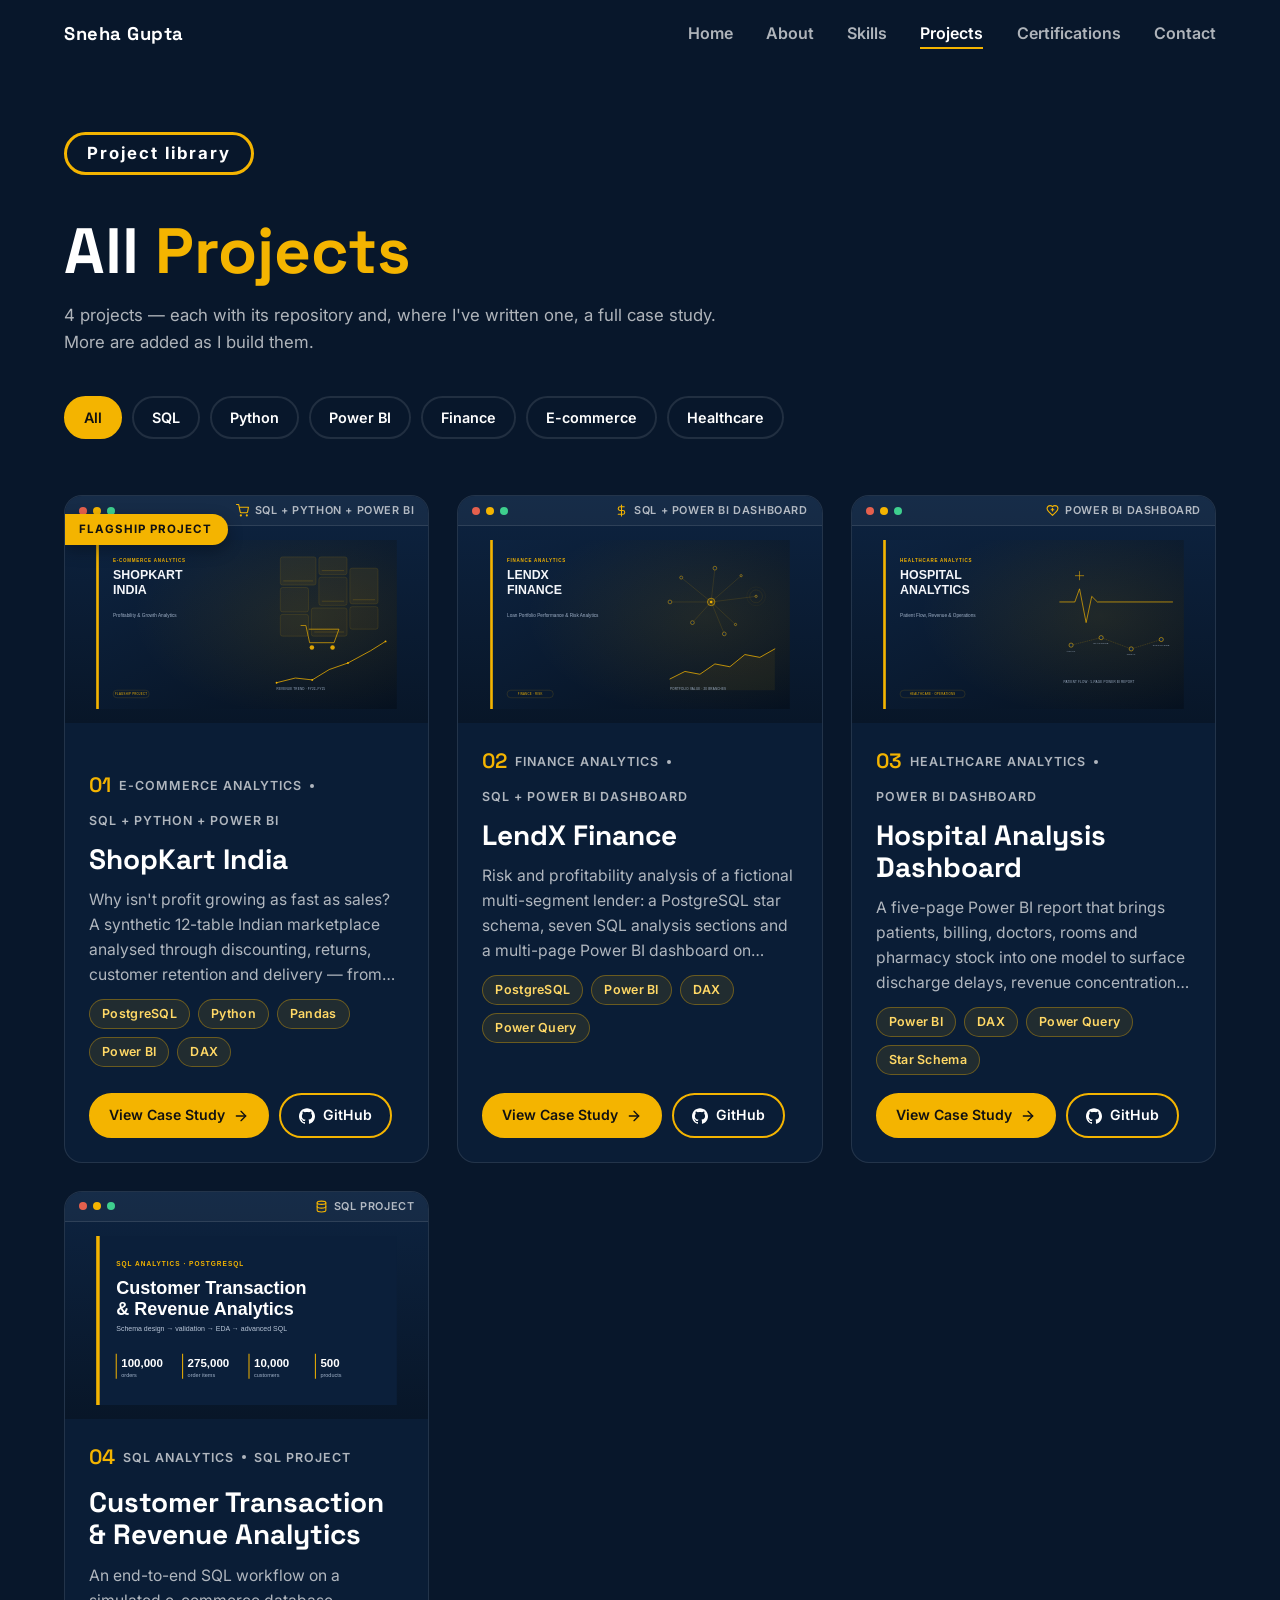
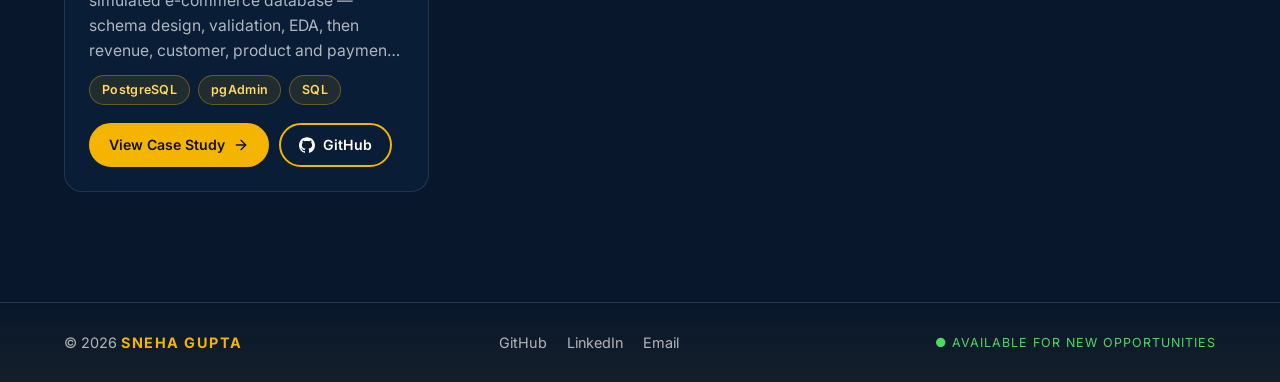
==== projects.html @ 0ae0ca23 "Initial portfolio" ====
<!DOCTYPE html>
<html lang="en">
<head>
  <meta charset="UTF-8">
  <meta name="viewport" content="width=device-width, initial-scale=1.0">
  <title>All Projects | Sneha Gupta</title>
  <meta name="description" content="Every analytics project by Sneha Gupta — SQL, Python and Power BI case studies with GitHub repositories.">
  <meta name="theme-color" content="#08172b">
  <meta property="og:type" content="website">
  <meta property="og:title" content="All Projects | Sneha Gupta">
  <meta property="og:description" content="SQL, Python and Power BI analytics case studies, each with its GitHub repository.">
  <meta name="twitter:card" content="summary">
  <link rel="icon" href="data:image/svg+xml,%3Csvg xmlns='http://www.w3.org/2000/svg' viewBox='0 0 64 64'%3E%3Crect width='64' height='64' rx='14' fill='%230b1f3a'/%3E%3Ctext x='32' y='43' font-size='30' font-weight='700' text-anchor='middle' fill='%23f4b400' font-family='Arial'%3ESG%3C/text%3E%3C/svg%3E">
  <link rel="preconnect" href="https://fonts.googleapis.com">
  <link rel="preconnect" href="https://fonts.gstatic.com" crossorigin>
  <link href="https://fonts.googleapis.com/css2?family=Inter:wght@300;400;500;600;700&family=Space+Grotesk:wght@400;500;700&display=swap" rel="stylesheet">
  <link rel="stylesheet" href="css/style.css">
  <script>document.documentElement.classList.add("js")</script>
</head>
<body data-page="projects">
  <div id="scroll-progress"></div>
  <header id="site-nav"></header>

  <main>
    <!-- Intro + filter chips are generated from data/portfolio-data.js -->
    <section id="projects-intro" class="page-head"></section>
    <div class="container"><div id="project-grid" class="project-grid"></div></div>
    <noscript><p class="noscript">This page needs JavaScript. Browse the projects on <a class="yellow" href="https://github.com/snehagupta-data">GitHub</a>.</p></noscript>
  </main>

  <footer id="site-footer"></footer>
  <script src="data/portfolio-data.js"></script>
  <script src="js/script.js"></script>
</body>
</html>
---- css/style.css ----
/* =====================================================================
   style.css — the only stylesheet for the whole site.
   Change colours/fonts in :root. Sections:
   1 Base · 2 Layout & type · 3 Buttons & chips · 4 Navigation · 5 Hero
   6 About · 7 Skills · 8 Projects · 9 Certifications · 10 Contact
   11 Footer · 12 Case studies · 13 Utilities · 14 Responsive
   ===================================================================== */

/* ===== 1 · BASE ===== */
:root {
  --bg: #08172b;
  --navy: #0b1f3a;
  --surface: #0d2340;
  --line: rgba(255, 255, 255, 0.1);
  --text: #ffffff;
  --muted: rgba(255, 255, 255, 0.68);
  --gold: #f4b400;
  --red: #e5604d;
  --green: #3ecf8e;
  --font-body: "Inter", -apple-system, BlinkMacSystemFont, "Segoe UI", sans-serif;
  --font-display: "Space Grotesk", "Inter", sans-serif;
  --gutter: clamp(20px, 5vw, 80px);
  --nav-h: 68px;
  --radius: 14px;
}
*, *::before, *::after { box-sizing: border-box; margin: 0; padding: 0; }
html { scroll-behavior: smooth; scroll-padding-top: calc(var(--nav-h) + 12px); -webkit-text-size-adjust: 100%; }
body { font-family: var(--font-body); background: var(--bg); color: var(--text); line-height: 1.6; overflow-x: hidden; }
img, svg { display: block; max-width: 100%; }
a { color: inherit; text-decoration: none; }
ul { list-style: none; }
button { font: inherit; color: inherit; cursor: pointer; }
:focus-visible { outline: 2px solid var(--gold); outline-offset: 3px; }
[hidden] { display: none !important; }
#scroll-progress { position: fixed; top: 0; left: 0; height: 3px; width: 0; background: var(--gold); z-index: 1100; }

/* ===== 2 · LAYOUT & TYPE ===== */
.container { max-width: 1366px; margin: 0 auto; padding: 0 var(--gutter); }
.section { padding: clamp(64px, 9vw, 110px) 0; }
.yellow { color: var(--gold); }
h1, h2, h3 { font-family: var(--font-display); line-height: 1.15; }
.section-title {
  display: inline-block; font-size: clamp(1.15rem, 2.4vw, 1.5rem); font-weight: 500; letter-spacing: 1px;
  padding: 5px 22px; border: 3px solid var(--gold); border-radius: 40px; margin-bottom: 28px;
}
.section-lead { color: var(--muted); font-size: 1.05rem; max-width: 62ch; margin-bottom: 40px; }
.page-title { font-size: clamp(2.4rem, 6vw, 4rem); font-weight: 700; margin: 18px 0 14px; }
.section-more { margin-top: 40px; }

/* ===== 3 · BUTTONS & CHIPS ===== */
.btn {
  display: inline-flex; align-items: center; gap: 8px; padding: 11px 22px; border-radius: 40px;
  font-weight: 600; font-size: 0.95rem; border: 2px solid var(--gold); transition: background .25s, color .25s, transform .25s, box-shadow .25s;
}
.btn svg { width: 16px; height: 16px; flex: none; }
.btn-filled { background: var(--gold); color: #111; }
.btn-filled:hover { transform: translateY(-2px); box-shadow: 0 8px 22px rgba(244, 180, 0, .28); }
.btn-ghost { background: transparent; color: var(--text); }
.btn-ghost:hover { background: var(--gold); color: #111; transform: translateY(-2px); }
.icon-btn {
  width: 46px; height: 46px; border-radius: 50%; border: 2px solid var(--gold); display: grid; place-items: center; color: var(--gold);
  transition: background .25s, color .25s, transform .25s;
}
.icon-btn svg { width: 20px; height: 20px; }
.icon-btn:hover { background: var(--gold); color: #111; transform: translateY(-2px); }
.chips { display: flex; flex-wrap: wrap; gap: 8px; }
.chips li { font-size: .78rem; font-weight: 600; letter-spacing: .3px; padding: 4px 12px; border-radius: 30px; background: rgba(244, 180, 0, .1); border: 1px solid rgba(244, 180, 0, .35); color: #ffd866; }

/* ===== 4 · NAVIGATION ===== */
.navbar { position: sticky; top: 0; z-index: 1000; height: var(--nav-h); background: var(--bg); border-bottom: 1px solid transparent; transition: border-color .3s, background .3s; }
.navbar.scrolled { background: rgba(8, 23, 43, .96); border-color: var(--line); }
.nav-container { max-width: 1366px; margin: 0 auto; padding: 0 var(--gutter); height: 100%; display: flex; align-items: center; justify-content: space-between; }
.nav-brand { font-family: var(--font-display); font-weight: 700; font-size: 1.15rem; letter-spacing: .5px; }
.nav-menu { display: flex; align-items: center; gap: clamp(1.2rem, 2.6vw, 2.5rem); }
.nav-link { position: relative; font-weight: 600; font-size: 1rem; padding: 6px 0; color: var(--muted); transition: color .25s; }
.nav-link::after { content: ""; position: absolute; left: 50%; bottom: 0; width: 0; height: 2px; background: var(--gold); transition: width .3s, left .3s; }
.nav-link:hover, .nav-link.active { color: var(--text); }
.nav-link:hover::after, .nav-link.active::after { width: 100%; left: 0; }
.nav-toggle { display: none; width: 44px; height: 44px; background: none; border: 0; }
.nav-toggle svg { width: 26px; height: 26px; margin: auto; }

/* ===== 5 · HERO ===== */
.hero { position: relative; padding: clamp(40px, 7vw, 80px) 0 clamp(70px, 9vw, 110px); }
.hero-grid { display: grid; grid-template-columns: 1.15fr .85fr; gap: clamp(32px, 6vw, 80px); align-items: center; }
.hero-pill {
  display: inline-block; font-size: clamp(.85rem, 1.6vw, 1.05rem); font-weight: 700; letter-spacing: 2px; padding: 5px 20px;
  border: 3px solid var(--gold); border-radius: 40px; margin-bottom: 22px; transition: background .3s, color .3s;
}
.hero-pill:hover { background: var(--gold); color: #111; }
.hero-name { font-size: clamp(3.2rem, 9vw, 6.2rem); font-weight: 800; line-height: 1.02; text-transform: uppercase; }
.hero-name span { display: block; }
.hero-intro { font-size: clamp(1.1rem, 2vw, 1.45rem); font-weight: 300; line-height: 1.55; max-width: 34em; margin: 28px 0 32px; color: rgba(255, 255, 255, .88); }
.hero-actions { display: flex; flex-wrap: wrap; gap: 14px; margin-bottom: 30px; }
/* Small floating status pill — green dot + subtle glow, brightens slightly on hover */
.availability {
  display: inline-flex; align-items: center; gap: 10px; width: fit-content;
  padding: 8px 18px 8px 14px; border-radius: 30px; font-size: .88rem; letter-spacing: .3px; font-weight: 500; color: rgba(255, 255, 255, .85);
  background: rgba(76, 175, 80, .07); border: 1px solid rgba(76, 175, 80, .3);
  transition: border-color .3s, box-shadow .3s, transform .3s, background .3s;
}
.availability:hover { transform: translateY(-2px); border-color: rgba(76, 175, 80, .55); background: rgba(76, 175, 80, .12); box-shadow: 0 6px 20px rgba(76, 175, 80, .2); }
.pulse { width: 9px; height: 9px; flex: none; border-radius: 50%; background: #4caf50; box-shadow: 0 0 8px rgba(76, 175, 80, .7); animation: pulse 2s infinite; }
@keyframes pulse { 0% { box-shadow: 0 0 0 0 rgba(76, 175, 80, .7); } 70% { box-shadow: 0 0 0 10px rgba(76, 175, 80, 0); } 100% { box-shadow: 0 0 0 0 rgba(76, 175, 80, 0); } }
.hero-photo { justify-self: center; width: 100%; max-width: 440px; }
.profile-frame {
  aspect-ratio: 1; border-radius: 50%; overflow: hidden; background: var(--gold); border: clamp(10px, 2vw, 18px) solid #fff;
  display: flex; align-items: flex-end; box-shadow: 0 10px 30px rgba(0, 0, 0, .35); transition: transform .5s cubic-bezier(.16, 1, .3, 1), box-shadow .5s;
}
.profile-frame img { width: 100%; height: auto; }
.profile-frame:hover { transform: translateY(-8px); box-shadow: 0 30px 60px rgba(0, 0, 0, .5), 0 0 40px rgba(244, 180, 0, .3); }
/* Refined scroll-to-About indicator: small ring container, restrained idle nudge, stronger glow + downward shift on hover */
.hero-scroll {
  position: absolute; left: 50%; bottom: 28px; transform: translateX(-50%);
  width: 42px; height: 42px; display: flex; align-items: center; justify-content: center;
  border-radius: 50%; border: 1.5px solid rgba(244, 180, 0, .3); background: rgba(244, 180, 0, .04); color: var(--gold);
  transition: border-color .3s, background .3s, box-shadow .3s;
}
.hero-scroll svg { width: 18px; height: 18px; animation: nudge 2.2s ease-in-out infinite; }
@keyframes nudge { 50% { transform: translateY(4px); } }
.hero-scroll:hover { border-color: var(--gold); background: rgba(244, 180, 0, .12); box-shadow: 0 0 22px rgba(244, 180, 0, .3); }
.hero-scroll:hover svg { animation-play-state: paused; transform: translateY(3px); }

/* ===== 6 · ABOUT ===== */
.about-grid { display: grid; grid-template-columns: .8fr 1.6fr; gap: clamp(28px, 5vw, 70px); align-items: start; }
.about-greeting { font-family: var(--font-display); font-size: clamp(2.4rem, 5vw, 3.6rem); font-weight: 700; line-height: 1.1; }
.about-body p { font-size: 1.08rem; color: rgba(255, 255, 255, .86); margin-bottom: 18px; max-width: 65ch; }
.about-body .yellow { font-weight: 600; }
.about-edu { padding: 12px 0; border-top: 1px solid var(--line); border-bottom: 1px solid var(--line); font-size: .98rem !important; color: var(--muted) !important; }
.about-edu b { color: var(--text); }
.about-actions { display: flex; flex-wrap: wrap; align-items: center; gap: 12px; margin-top: 26px; }

/* ===== 7 · SKILLS =====
   Original four-column layout, separated by vertical rules — intentional, keep as is.
   Only the hover interaction on each skill-item is new (icon glow + scale + slight lift). */
.skills-grid { display: grid; grid-template-columns: repeat(4, 1fr); gap: 0; }
.skill-group { padding: 0 32px; border-right: 2px solid rgba(255, 255, 255, .85); }
.skill-group:first-child { padding-left: 0; }
.skill-group:last-child { border-right: 0; padding-right: 0; }
.skill-group h3 { font-size: 1.6rem; font-weight: 700; margin-bottom: 28px; min-height: 3.8em; }
.skill-item { display: flex; align-items: center; gap: 16px; padding: 9px 6px; margin: 0 -6px; border-radius: 10px; font-weight: 500; transition: transform .3s cubic-bezier(.2, 1, .3, 1), background .3s; }
.skill-item:hover { transform: translateX(8px) translateY(-2px); background: rgba(244, 180, 0, .06); }
.skill-icon { width: 56px; height: 56px; flex: none; border-radius: 50%; background: var(--gold); display: grid; place-items: center; transition: box-shadow .3s cubic-bezier(.2, 1, .3, 1), transform .3s cubic-bezier(.2, 1, .3, 1); }
.skill-icon img { width: 30px; height: 30px; object-fit: contain; filter: brightness(0); }
.skill-item:hover .skill-icon { box-shadow: 0 0 22px rgba(244, 180, 0, .55); transform: scale(1.08); }
.skill-item span:last-child { transition: color .3s; }
.skill-item:hover span:last-child { color: var(--gold); }
.methods li { padding: 9px 0 9px 22px; position: relative; color: rgba(255, 255, 255, .86); transition: color .25s; }
.methods li::before { content: ""; position: absolute; left: 0; top: 1.15em; width: 8px; height: 8px; border-radius: 50%; background: var(--gold); transition: box-shadow .25s; }
.methods li:hover { color: var(--text); }
.methods li:hover::before { box-shadow: 0 0 8px rgba(244, 180, 0, .8); }

/* ===== 8 · PROJECTS ===== */
.project-list { display: grid; gap: 28px; }
.project-grid { display: grid; grid-template-columns: repeat(auto-fill, minmax(min(100%, 340px), 1fr)); gap: 28px; padding-bottom: clamp(64px, 9vw, 110px); }
.project-card {
  position: relative; display: flex; background: rgba(13, 35, 64, .55); border: 1px solid var(--line); border-radius: 18px; overflow: hidden;
  transition: transform .35s cubic-bezier(.2, 1, .3, 1), border-color .3s, box-shadow .3s;
}
.project-card:hover { transform: translateY(-5px); border-color: rgba(244, 180, 0, .5); box-shadow: 0 18px 40px rgba(0, 0, 0, .38), 0 0 30px rgba(244, 180, 0, .08); }
.project-card:hover .project-card__title { color: var(--gold); }
/* Flagship ribbon — small corner tag for the one project called out as the strongest, set via "flagship: true" in the data file */
.flagship-ribbon {
  position: absolute; top: 18px; left: 0; z-index: 2; padding: 6px 16px 6px 14px; font-size: .72rem; font-weight: 700; letter-spacing: 1px; text-transform: uppercase;
  color: #111; background: var(--gold); border-radius: 0 30px 30px 0; box-shadow: 0 6px 16px rgba(0, 0, 0, .3);
}
.project-card--flagship.project-card--featured .project-card__body { padding-top: 64px; }
.project-card--flagship.project-card--grid .project-card__body { padding-top: 46px; }
/* Showcase frame: a thin chrome-style bar over a contain-fit image area.
   object-fit is always "contain" here — a wide dashboard screenshot letterboxes
   inside the frame instead of ever being cropped. See mediaFrame() in script.js. */
.project-card__media { display: flex; flex-direction: column; background: linear-gradient(180deg, #0d2340, #081628); overflow: hidden; min-height: 0; }
.frame-bar { display: flex; align-items: center; gap: 6px; padding: 0 14px; height: 30px; flex: none; background: rgba(255, 255, 255, .04); border-bottom: 1px solid var(--line); }
.frame-dot { width: 8px; height: 8px; border-radius: 50%; flex: none; }
.frame-dot--r { background: var(--red); } .frame-dot--y { background: var(--gold); } .frame-dot--g { background: var(--green); }
.frame-label { margin-left: auto; display: flex; align-items: center; gap: 6px; font-size: .68rem; font-weight: 600; letter-spacing: .6px; text-transform: uppercase; color: var(--muted); white-space: nowrap; overflow: hidden; text-overflow: ellipsis; }
.frame-label svg { width: 13px; height: 13px; flex: none; color: var(--gold); }
.frame-body { flex: 1; min-height: 0; display: flex; align-items: center; justify-content: center; padding: 14px; }
.frame-body img { width: 100%; height: 100%; object-fit: contain; transition: transform .5s; }
.project-card:hover .frame-body img { transform: scale(1.02); }
.project-card__body { display: flex; flex-direction: column; gap: 12px; padding: 28px 30px; flex: 1; min-width: 0; }
.project-card__meta { display: flex; flex-wrap: wrap; align-items: center; gap: 8px; font-size: .78rem; font-weight: 600; letter-spacing: 1px; text-transform: uppercase; color: var(--muted); }
.project-card__meta .dot { width: 4px; height: 4px; border-radius: 50%; background: var(--muted); }
.project-card__num { font-family: var(--font-display); font-size: 1.3rem; color: var(--gold); letter-spacing: 0; }
.project-card__title { font-size: clamp(1.3rem, 2.4vw, 1.75rem); font-weight: 700; transition: color .3s; }
.project-card__subtitle { color: var(--gold); font-weight: 500; font-size: .98rem; margin-top: -6px; }
.project-card__desc { color: var(--muted); font-size: .98rem; }
.project-card__actions { display: flex; flex-wrap: wrap; gap: 10px; margin-top: auto; padding-top: 6px; }
.project-card__actions .btn { padding: 9px 18px; font-size: .88rem; }
/* featured: horizontal — media column stretches to the body's height (flex row default align-items: stretch) */
.project-card--featured { flex-direction: row; }
.project-card--featured .project-card__media { flex: 0 0 44%; order: 2; }
.project-card--featured .project-card__body { order: 1; padding: 34px 38px; }
/* grid: vertical — media gets a fixed aspect-ratio box since nothing else sets its height */
.project-card--grid { flex-direction: column; }
.project-card--grid .project-card__media { aspect-ratio: 16 / 10; }
.project-card--grid .project-card__body { padding: 22px 24px 24px; }
.project-card--grid .project-card__desc { display: -webkit-box; -webkit-line-clamp: 4; -webkit-box-orient: vertical; overflow: hidden; }
.stat-row { display: flex; flex-wrap: wrap; gap: 8px 28px; padding: 12px 0; border-top: 1px solid var(--line); border-bottom: 1px solid var(--line); }
.stat-row li { display: flex; flex-direction: column; }
.stat-row b { font-family: var(--font-display); font-size: 1.35rem; line-height: 1.2; }
.stat-row span { font-size: .78rem; color: var(--muted); }
/* All Projects page */
.page-head { padding: clamp(36px, 6vw, 64px) 0 20px; }
.filters { display: flex; flex-wrap: wrap; gap: 10px; margin-bottom: 36px; }
.filter { padding: 8px 18px; border-radius: 30px; background: transparent; border: 2px solid var(--line); font-weight: 600; font-size: .9rem; transition: border-color .2s, background .2s, color .2s; }
.filter:hover { border-color: var(--gold); }
.filter.active { background: var(--gold); border-color: var(--gold); color: #111; }

/* ===== 9 · CERTIFICATIONS =====
   Original four-card grid — order is simulations first, then Simplilearn
   certs (see data/portfolio-data.js). Hover adds lift + golden glow + border. */
.cert-grid { display: grid; grid-template-columns: repeat(auto-fit, minmax(min(100%, 260px), 1fr)); gap: 22px; }
.cert-card { display: flex; flex-direction: column; gap: 8px; padding: 26px; background: rgba(13, 35, 64, .55); border: 1px solid var(--line); border-radius: var(--radius); transition: transform .3s cubic-bezier(.2, 1, .3, 1), border-color .3s, box-shadow .3s; }
.cert-card:hover { transform: translateY(-6px); border-color: rgba(244, 180, 0, .5); box-shadow: 0 16px 36px rgba(0, 0, 0, .35), 0 0 24px rgba(244, 180, 0, .12); }
.cert-meta { font-size: .78rem; font-weight: 600; letter-spacing: 1px; text-transform: uppercase; color: var(--gold); }
.cert-card h3 { font-size: 1.15rem; transition: color .25s; }
.cert-card:hover h3 { color: var(--gold); }
.cert-card p { color: var(--muted); font-size: .93rem; }
.cert-link { display: inline-flex; align-items: center; gap: 6px; margin-top: auto; padding-top: 10px; font-size: .85rem; font-weight: 600; color: var(--gold); }
.cert-link svg { width: 14px; height: 14px; transition: transform .25s; }
.cert-card:hover .cert-link svg { transform: translate(2px, -2px); }

/* ===== 10 · CONTACT ===== */
.contact-split { display: grid; grid-template-columns: 1.1fr .9fr; gap: clamp(28px, 5vw, 70px); align-items: center; }
.contact-list { display: grid; gap: 18px; }
.contact-pill { display: flex; align-items: center; gap: 20px; padding: 14px 28px 14px 14px; border-radius: 100px; background: var(--navy); border: 1.5px solid rgba(244, 180, 0, .2); font-weight: 600; font-size: clamp(.95rem, 1.6vw, 1.15rem); overflow-wrap: anywhere; transition: transform .35s, border-color .3s, box-shadow .3s, color .3s; }
.contact-pill:hover { transform: translateY(-4px); border-color: var(--gold); color: var(--gold); box-shadow: 0 14px 30px rgba(0, 0, 0, .45), 0 0 26px rgba(244, 180, 0, .16); }
.contact-pill:hover .pill-icon { box-shadow: 0 0 16px rgba(244, 180, 0, .5); }
.pill-icon { width: 52px; height: 52px; flex: none; border-radius: 50%; background: var(--gold); color: #111; display: grid; place-items: center; transition: box-shadow .3s; }
.pill-icon svg { width: 24px; height: 24px; }
.contact-tagline { font-size: clamp(2rem, 4.5vw, 3.2rem); font-weight: 700; line-height: 1.15; }

/* ===== 11 · FOOTER ===== */
.footer { border-top: 1px solid var(--line); background: linear-gradient(to top, rgba(244, 180, 0, .05), transparent); padding: 28px 0; color: var(--muted); font-size: .9rem; }
.footer-inner { display: flex; flex-wrap: wrap; align-items: center; justify-content: space-between; gap: 12px 28px; }
.footer-name { color: var(--gold); font-weight: 700; letter-spacing: 1.5px; text-transform: uppercase; }
.footer-links { display: flex; gap: 20px; }
.footer-links a:hover { color: var(--gold); }
.footer-status { font-size: .78rem; text-transform: uppercase; letter-spacing: 1px; color: #4cd964; }

/* ===== 12 · CASE STUDIES ===== */
.case-hero { padding: clamp(28px, 5vw, 56px) 0 clamp(36px, 6vw, 64px); border-bottom: 1px solid var(--line); background: linear-gradient(180deg, rgba(13, 35, 64, .6), transparent); }
/* Cover: text left, full project visual right — the brief's "you have entered the project" treatment.
   The visual uses the same never-crop frame as the cards; stacks text-first on narrow screens. */
.case-hero__grid { display: grid; grid-template-columns: 1.05fr .95fr; gap: clamp(32px, 5vw, 64px); align-items: center; }
.case-hero__text > * + * { margin-top: 18px; }
.case-hero__visual { border-radius: var(--radius); overflow: hidden; border: 1px solid var(--line); box-shadow: 0 24px 60px rgba(0, 0, 0, .4); display: flex; flex-direction: column; aspect-ratio: 4 / 3; background: linear-gradient(180deg, #0d2340, #081628); }
.case-hero__visual .frame-body { padding: 18px; }
.back-link { display: inline-flex; align-items: center; gap: 8px; font-size: .88rem; font-weight: 600; color: var(--muted); transition: color .2s; }
.back-link svg { width: 16px; height: 16px; }
.back-link:hover { color: var(--gold); }
.case-title { font-size: clamp(2.2rem, 6vw, 4rem); font-weight: 700; }
.case-subtitle { font-family: var(--font-display); font-size: clamp(1.1rem, 2.4vw, 1.5rem); color: var(--gold); }
.case-summary { max-width: 70ch; font-size: 1.08rem; color: rgba(255, 255, 255, .85); }
.stat-row--lg { gap: 14px; padding: 0; border: 0; }
.stat-row--lg li { padding: 16px 24px; border-radius: var(--radius); background: rgba(13, 35, 64, .7); border: 1px solid var(--line); border-left: 4px solid var(--gold); min-width: 150px; }
.stat-row--lg b { font-size: 1.8rem; }
.stat-row--lg span { font-size: .85rem; }

.cs-section { padding: clamp(44px, 6vw, 72px) 0; border-top: 1px solid var(--line); }
.cs-section:first-of-type { border-top: 0; }
.cs-head { display: flex; align-items: baseline; gap: 16px; margin-bottom: 28px; }
.cs-num { font-family: var(--font-display); font-size: 1rem; font-weight: 700; color: var(--gold); border: 2px solid var(--gold); border-radius: 30px; padding: 2px 12px; flex: none; }
.cs-head h2 { font-size: clamp(1.5rem, 3.2vw, 2.2rem); }
.cs-section > * + * { margin-top: 22px; }
.prose { max-width: 70ch; }
.prose p { color: rgba(255, 255, 255, .86); margin-bottom: 16px; }
.prose strong { color: var(--text); }
.prose a { color: var(--gold); text-decoration: underline; text-underline-offset: 3px; }
.split { display: grid; grid-template-columns: 1fr 1fr; gap: clamp(24px, 4vw, 48px); align-items: start; }
.panel { padding: 24px 26px; border-radius: var(--radius); background: rgba(13, 35, 64, .55); border: 1px solid var(--line); }
.panel h3 { font-size: 1.1rem; margin-bottom: 12px; }
.panel li { padding: 5px 0 5px 20px; position: relative; color: rgba(255, 255, 255, .84); font-size: .95rem; }
.panel li::before { content: ""; position: absolute; left: 0; top: .9em; width: 7px; height: 7px; border-radius: 50%; background: var(--gold); }
.note { padding: 14px 18px; border-left: 4px solid var(--gold); background: rgba(244, 180, 0, .07); border-radius: 0 10px 10px 0; color: rgba(255, 255, 255, .85); font-size: .93rem; margin-top: 20px; max-width: 75ch; }
.flow { display: flex; flex-wrap: wrap; gap: 8px; margin-bottom: 8px; }
.flow li { padding: 8px 16px; border-radius: 30px; border: 1px solid var(--line); background: rgba(13, 35, 64, .7); font-size: .88rem; font-weight: 600; }
.flow li:not(:last-child)::after { content: "→"; margin-left: 12px; color: var(--gold); }
.table-wrap { overflow-x: auto; border: 1px solid var(--line); border-radius: var(--radius); }
table.data { width: 100%; border-collapse: collapse; font-size: .92rem; min-width: 520px; }
table.data th, table.data td { padding: 12px 16px; text-align: left; border-bottom: 1px solid var(--line); }
table.data th { background: rgba(244, 180, 0, .12); color: var(--gold); font-size: .78rem; letter-spacing: 1px; text-transform: uppercase; }
table.data tr:last-child td { border-bottom: 0; }
table.data td:first-child { font-weight: 600; white-space: nowrap; }
.insights { display: grid; grid-template-columns: repeat(auto-fit, minmax(min(100%, 320px), 1fr)); gap: 16px; }
.insight { padding: 18px 20px; border-radius: 12px; background: rgba(13, 35, 64, .55); border: 1px solid var(--line); border-left: 4px solid var(--gold); font-size: .95rem; }
.insight small { display: block; margin-bottom: 4px; font-size: .72rem; font-weight: 700; letter-spacing: 1px; text-transform: uppercase; color: var(--gold); }
.insight--risk { border-left-color: var(--red); } .insight--risk small { color: var(--red); }
.insight--good { border-left-color: var(--green); } .insight--good small { color: var(--green); }
.gallery { display: grid; grid-template-columns: repeat(2, 1fr); gap: 24px; }
.shot { background: rgba(13, 35, 64, .55); border: 1px solid var(--line); border-radius: var(--radius); overflow: hidden; }
.shot--wide { grid-column: 1 / -1; }
.shot img { width: 100%; height: auto; background: #fff; cursor: zoom-in; }
.shot figcaption { padding: 14px 18px 16px; font-size: .9rem; color: var(--muted); }
.shot figcaption strong { display: block; color: var(--text); font-family: var(--font-display); font-size: 1.02rem; margin-bottom: 2px; }
.code-block { border: 1px solid var(--line); border-radius: var(--radius); overflow: hidden; background: #061224; margin: 18px 0; }
.code-head { display: flex; justify-content: space-between; align-items: center; padding: 8px 14px; background: rgba(255, 255, 255, .05); font-size: .78rem; color: var(--muted); }
.copy-btn { background: none; border: 1px solid var(--line); border-radius: 6px; padding: 3px 10px; font-size: .75rem; }
.copy-btn:hover { border-color: var(--gold); color: var(--gold); }
.code-block pre { padding: 16px 18px; overflow-x: auto; font: .84rem/1.6 ui-monospace, "SFMono-Regular", Menlo, Consolas, monospace; color: #dfe6f0; }
.file-list { display: grid; grid-template-columns: repeat(auto-fit, minmax(min(100%, 280px), 1fr)); gap: 12px; }
.file-list a { display: flex; justify-content: space-between; align-items: center; gap: 12px; padding: 14px 18px; border-radius: 12px; border: 1px solid var(--line); background: rgba(13, 35, 64, .55); font-weight: 600; font-size: .93rem; transition: border-color .25s, color .25s; }
.file-list a:hover { border-color: var(--gold); color: var(--gold); }
.file-list small { display: block; font-weight: 400; color: var(--muted); font-size: .8rem; }
.file-list svg { width: 16px; height: 16px; flex: none; }
.pager { border-top: 1px solid var(--line); padding: 32px 0; }
.pager-grid { display: grid; grid-template-columns: 1fr auto 1fr; align-items: center; gap: 16px; }
.pager-link { display: flex; align-items: center; gap: 10px; color: var(--muted); transition: color .2s; min-width: 0; }
.pager-link svg { width: 18px; height: 18px; color: var(--gold); flex: none; }
.pager-link small { display: block; font-size: .72rem; letter-spacing: 1px; text-transform: uppercase; color: var(--muted); }
.pager-link strong { display: block; font-family: var(--font-display); font-size: clamp(.95rem, 2vw, 1.15rem); font-weight: 600; color: var(--text); white-space: nowrap; overflow: hidden; text-overflow: ellipsis; max-width: 32ch; }
.pager-link:hover { color: var(--gold); }
.pager-link--prev { justify-self: start; }
.pager-link--next { justify-self: end; text-align: right; }
.pager-link--all { justify-self: center; padding: 8px 20px; border: 1.5px solid var(--line); border-radius: 30px; font-size: .85rem; font-weight: 600; color: var(--text); white-space: nowrap; }
.pager-link--all:hover { border-color: var(--gold); color: var(--gold); }
.lightbox { border: 0; background: transparent; max-width: 96vw; max-height: 96vh; margin: auto; color: #fff; text-align: center; }
.lightbox::backdrop { background: rgba(4, 10, 20, .92); }
.lightbox img { max-width: 94vw; max-height: 84vh; width: auto; height: auto; border-radius: 8px; background: #fff; }
.lightbox p { margin-top: 10px; font-size: .9rem; color: var(--muted); }
.lightbox-close { position: absolute; top: 0; right: 0; width: 40px; height: 40px; border-radius: 50%; border: 0; background: var(--gold); color: #111; }
.lightbox-close svg { width: 20px; height: 20px; margin: auto; }

/* ===== 13 · UTILITIES ===== */
.reveal { transition: opacity .6s ease, transform .6s ease; }
.js .reveal:not(.in) { opacity: 0; transform: translateY(18px); }
.noscript { padding: 24px var(--gutter); text-align: center; color: var(--muted); }
@media (prefers-reduced-motion: reduce) {
  *, *::before, *::after { animation: none !important; transition: none !important; scroll-behavior: auto !important; }
  .js .reveal:not(.in) { opacity: 1; transform: none; }
}

/* ===== 14 · RESPONSIVE ===== */
@media (max-width: 1100px) {
  .skills-grid { grid-template-columns: repeat(2, 1fr); row-gap: 48px; }
  .skill-group:nth-child(2) { border-right: 0; padding-right: 0; }
  .skill-group:nth-child(3) { padding-left: 0; }
  .skill-group h3 { min-height: 0; }
  .project-card--featured .project-card__media { flex-basis: 40%; }
}
@media (max-width: 900px) {
  .hero-grid, .about-grid, .contact-split, .split, .case-hero__grid { grid-template-columns: 1fr; }
  .case-hero__visual { aspect-ratio: 16 / 10; }
  .hero-photo { order: -1; max-width: 300px; }
  .hero { padding-top: 24px; }
  .hero-scroll { display: none; }
  .project-card--featured { flex-direction: column; }
  .project-card--featured .project-card__media { order: 0; flex: none; aspect-ratio: 16 / 10; }
  .project-card--featured .project-card__body { order: 1; padding: 24px; }
  .gallery { grid-template-columns: 1fr; }
}
@media (max-width: 768px) {
  .nav-toggle { display: grid; }
  .nav-menu {
    position: absolute; top: var(--nav-h); left: 0; right: 0; flex-direction: column; align-items: stretch; gap: 0; padding: 8px var(--gutter) 20px;
    background: var(--bg); border-bottom: 1px solid var(--line); display: none;
  }
  .nav-menu.open { display: flex; }
  .nav-link { display: block; padding: 14px 0; border-bottom: 1px solid var(--line); }
  .nav-link::after { display: none; }
  .nav-link.active { color: var(--gold); }
}
@media (max-width: 600px) {
  .skills-grid { grid-template-columns: 1fr; }
  .skill-group, .skill-group:nth-child(n) { padding: 0 0 32px; border-right: 0; border-bottom: 2px solid rgba(255, 255, 255, .85); }
  .skill-group:last-child { border-bottom: 0; }
  .contact-pill { padding-right: 18px; gap: 14px; }
  .pill-icon { width: 44px; height: 44px; }
  .stat-row--lg li { flex: 1 1 140px; }
  .cs-head { flex-direction: column; gap: 10px; }
  .pager-grid { grid-template-columns: 1fr; justify-items: center; text-align: center; gap: 14px; }
  .pager-link--prev, .pager-link--next { justify-self: center; text-align: center; flex-direction: column; }
  .pager-link strong { max-width: 90vw; white-space: normal; }
  .footer-inner { flex-direction: column; align-items: flex-start; }
}
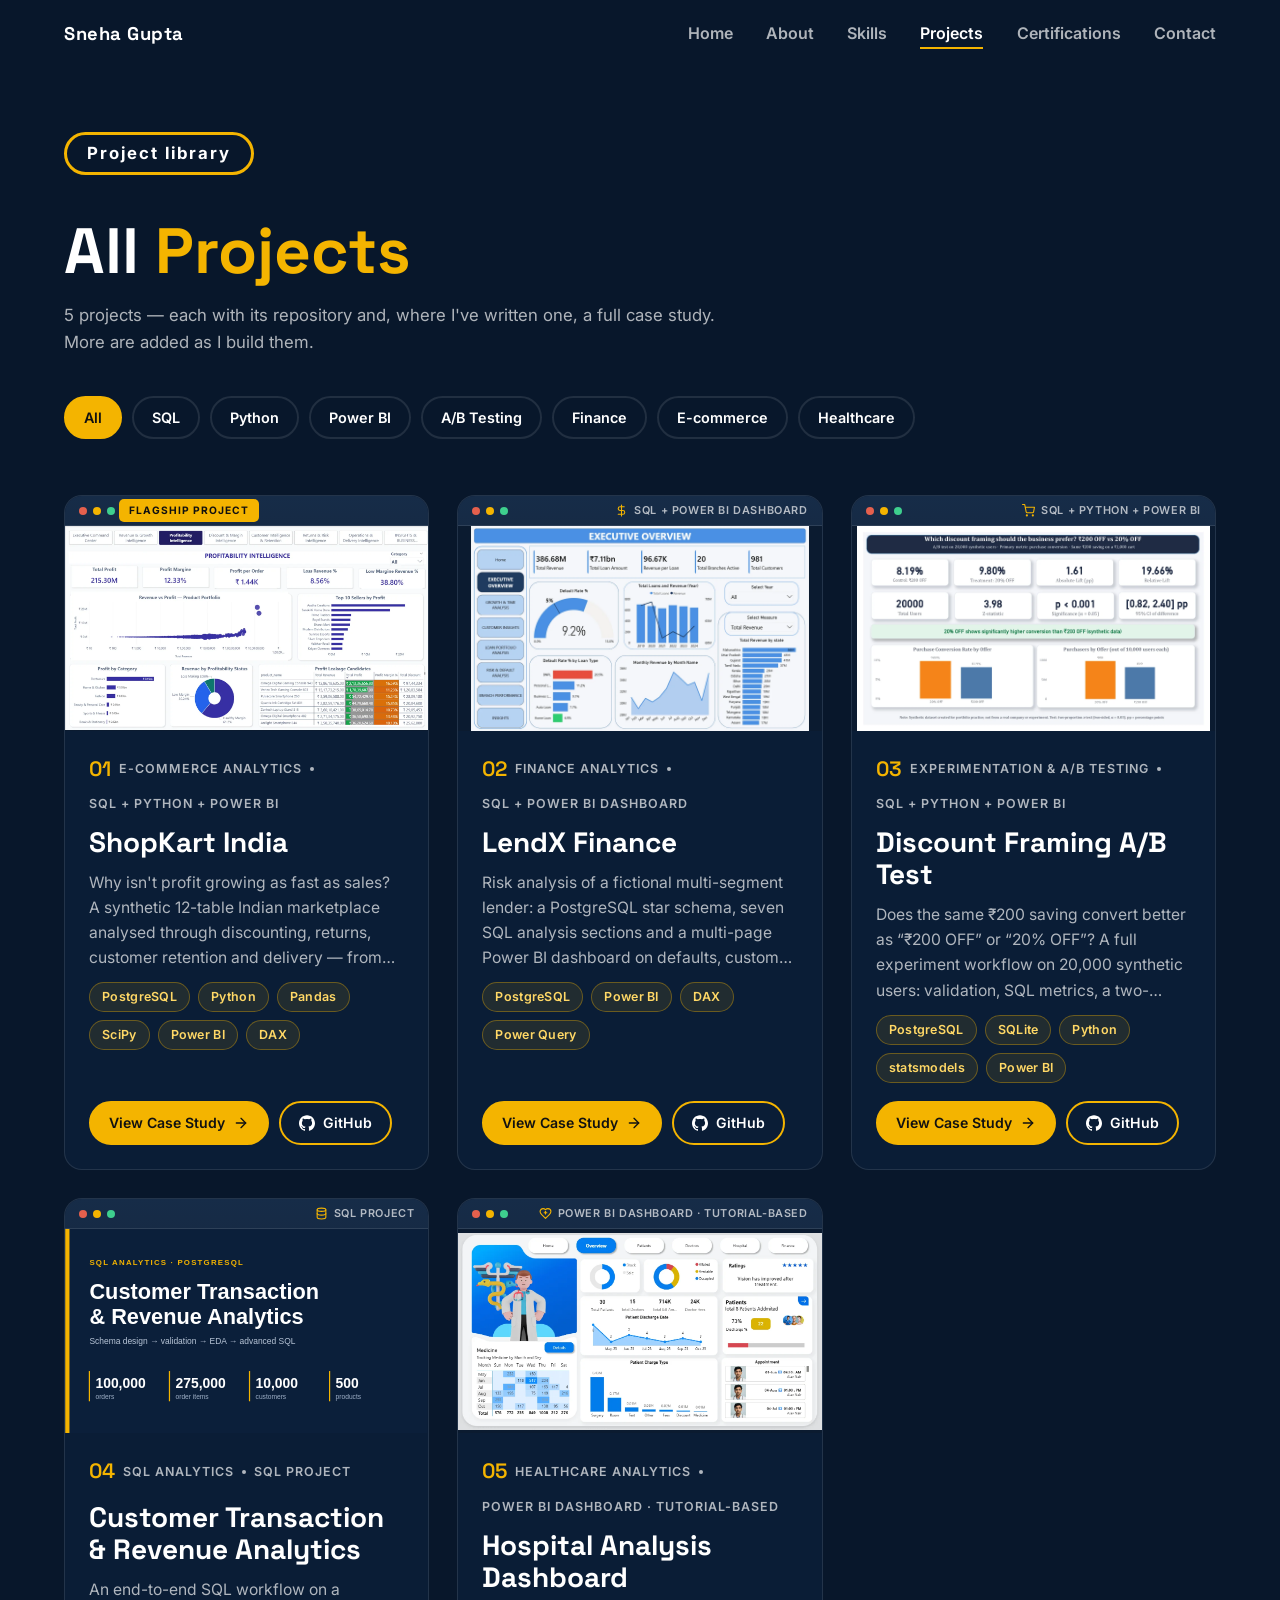
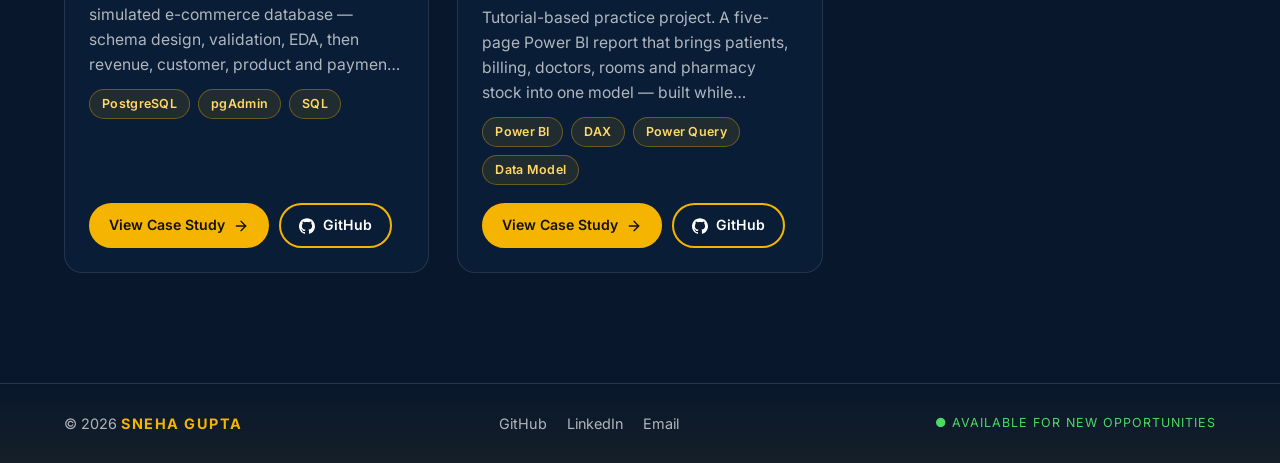
==== commit b45937fa: "Update portfolio: A/B test project, verified numbers, new card images" ====
--- a/projects.html
+++ b/projects.html
@@ -10,6 +10,10 @@
   <meta property="og:title" content="All Projects | Sneha Gupta">
   <meta property="og:description" content="SQL, Python and Power BI analytics case studies, each with its GitHub repository.">
   <meta name="twitter:card" content="summary">
+  <meta property="og:url" content="https://snehagupta-data.github.io/projects.html">
+  <meta property="og:image" content="https://snehagupta-data.github.io/assets/images/profile/sneha.webp">
+  <meta name="twitter:image" content="https://snehagupta-data.github.io/assets/images/profile/sneha.webp">
+  <link rel="canonical" href="https://snehagupta-data.github.io/projects.html">
   <link rel="icon" href="data:image/svg+xml,%3Csvg xmlns='http://www.w3.org/2000/svg' viewBox='0 0 64 64'%3E%3Crect width='64' height='64' rx='14' fill='%230b1f3a'/%3E%3Ctext x='32' y='43' font-size='30' font-weight='700' text-anchor='middle' fill='%23f4b400' font-family='Arial'%3ESG%3C/text%3E%3C/svg%3E">
   <link rel="preconnect" href="https://fonts.googleapis.com">
   <link rel="preconnect" href="https://fonts.gstatic.com" crossorigin>
--- a/css/style.css
+++ b/css/style.css
@@ -373,3 +373,31 @@
   .pager-link strong { max-width: 90vw; white-space: normal; }
   .footer-inner { flex-direction: column; align-items: flex-start; }
 }
+
+
+/* ===== PROJECT CARD IMAGE FIT (v2) =====
+   Dashboard screenshots now sit edge-to-edge in a 16:9 browser-style frame, so the whole
+   dashboard is visible with no thick letterbox bands (still contain-fit, never cropped). */
+.project-card .frame-body { padding: 0; background: #0b1b30; }
+.project-card--featured .project-card__media {
+  flex: 0 0 46%; align-self: center; margin: 22px 22px 22px 0;
+  border: 1px solid var(--line); border-radius: 12px; box-shadow: 0 14px 34px rgba(0, 0, 0, .35);
+}
+.project-card--featured .frame-body, .project-card--grid .frame-body { flex: none; aspect-ratio: 16 / 9; }
+.project-card--grid .project-card__media { aspect-ratio: auto; }
+@media (max-width: 1100px) {
+  .project-card--featured .project-card__media { flex-basis: 42%; margin-right: 16px; }
+}
+@media (max-width: 900px) {
+  .project-card--featured .project-card__media { order: 0; flex: none; aspect-ratio: auto; margin: 0; border: 0; border-radius: 0; box-shadow: none; align-self: stretch; }
+}
+
+/* Flagship ribbon: on cards where the screenshot is on top (grid, and featured on narrow screens) it sits in the frame's title bar instead of covering the dashboard */
+.project-card--grid .flagship-ribbon { top: 3px; left: 54px; padding: 3px 10px; font-size: .64rem; border-radius: 5px; box-shadow: none; }
+.project-card--flagship.project-card--grid .project-card__body { padding-top: 22px; }
+@media (max-width: 900px) {
+  .project-card--featured .flagship-ribbon { top: 3px; left: 54px; padding: 3px 10px; font-size: .64rem; border-radius: 5px; box-shadow: none; }
+  .project-card--flagship.project-card--featured .project-card__body { padding-top: 24px; }
+}
+.project-card--flagship.project-card--grid .frame-label { display: none; }
+@media (max-width: 900px) { .project-card--flagship.project-card--featured .frame-label { display: none; } }
